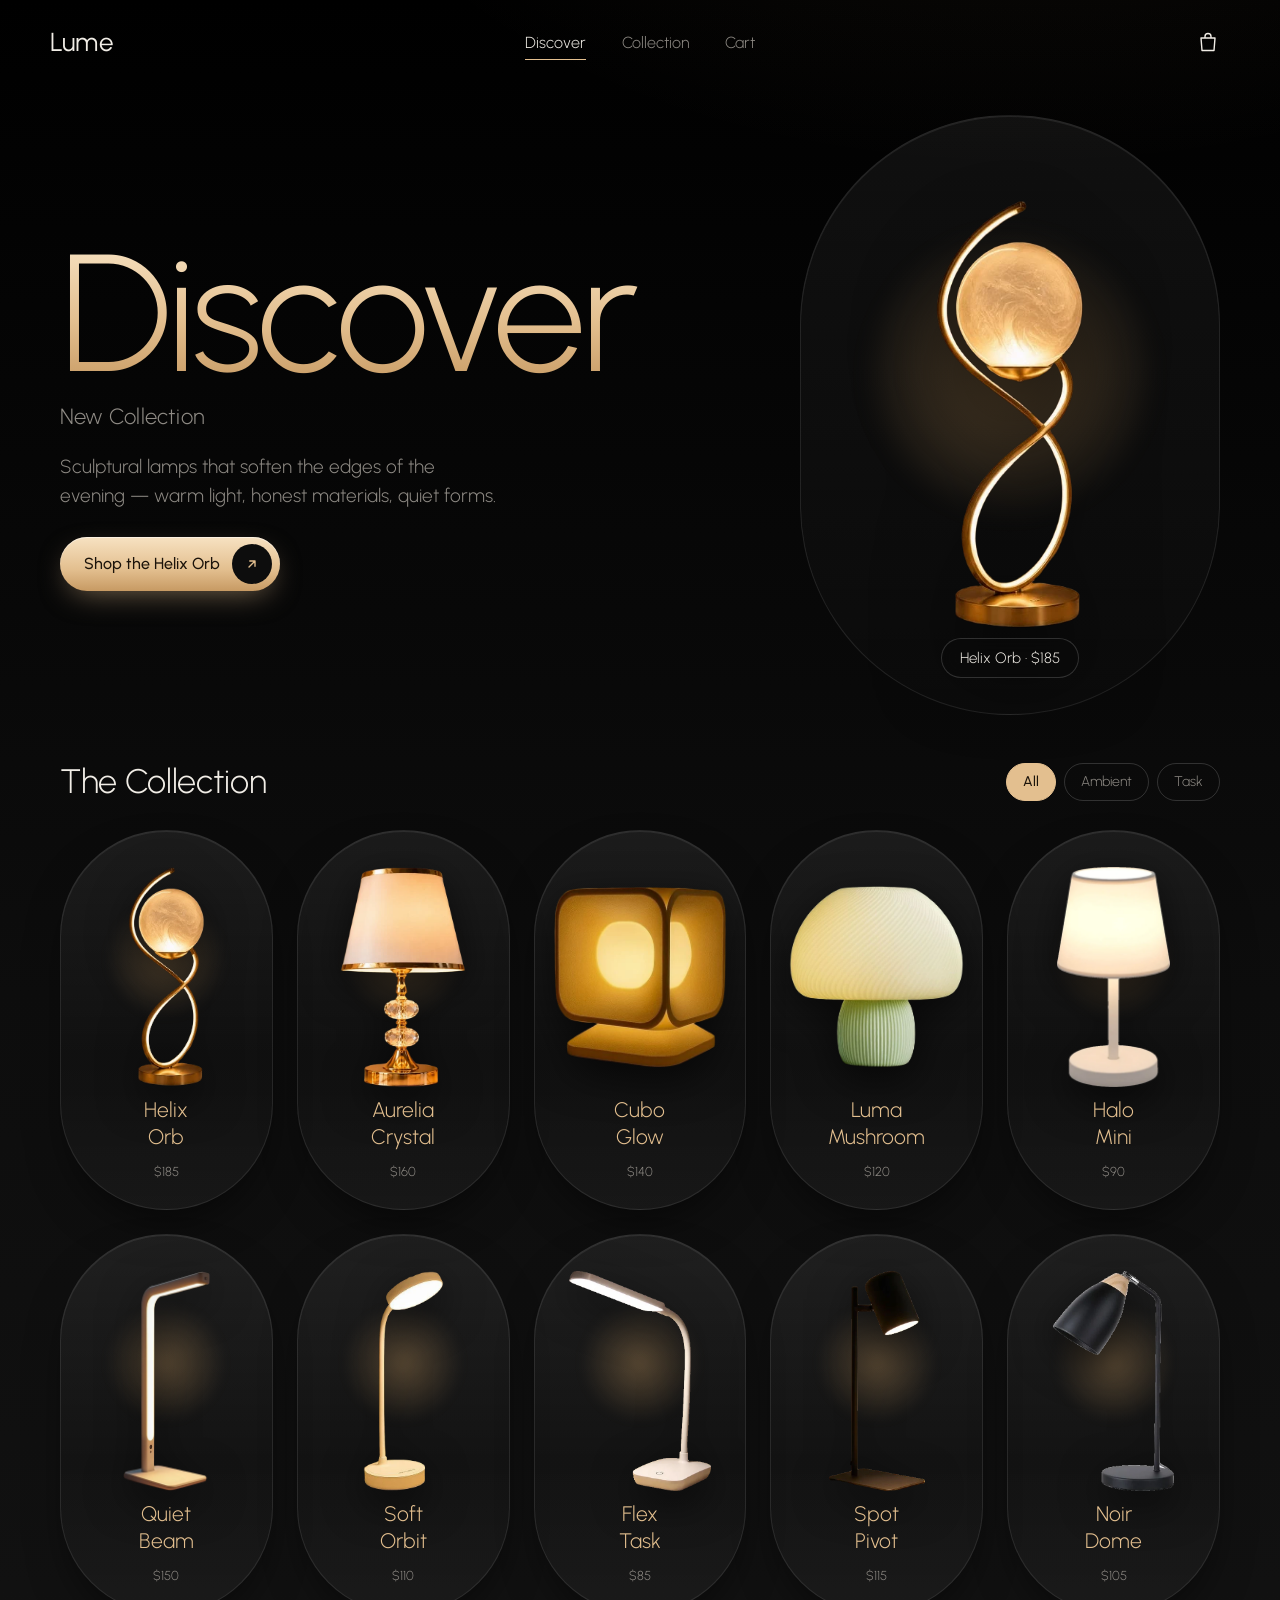
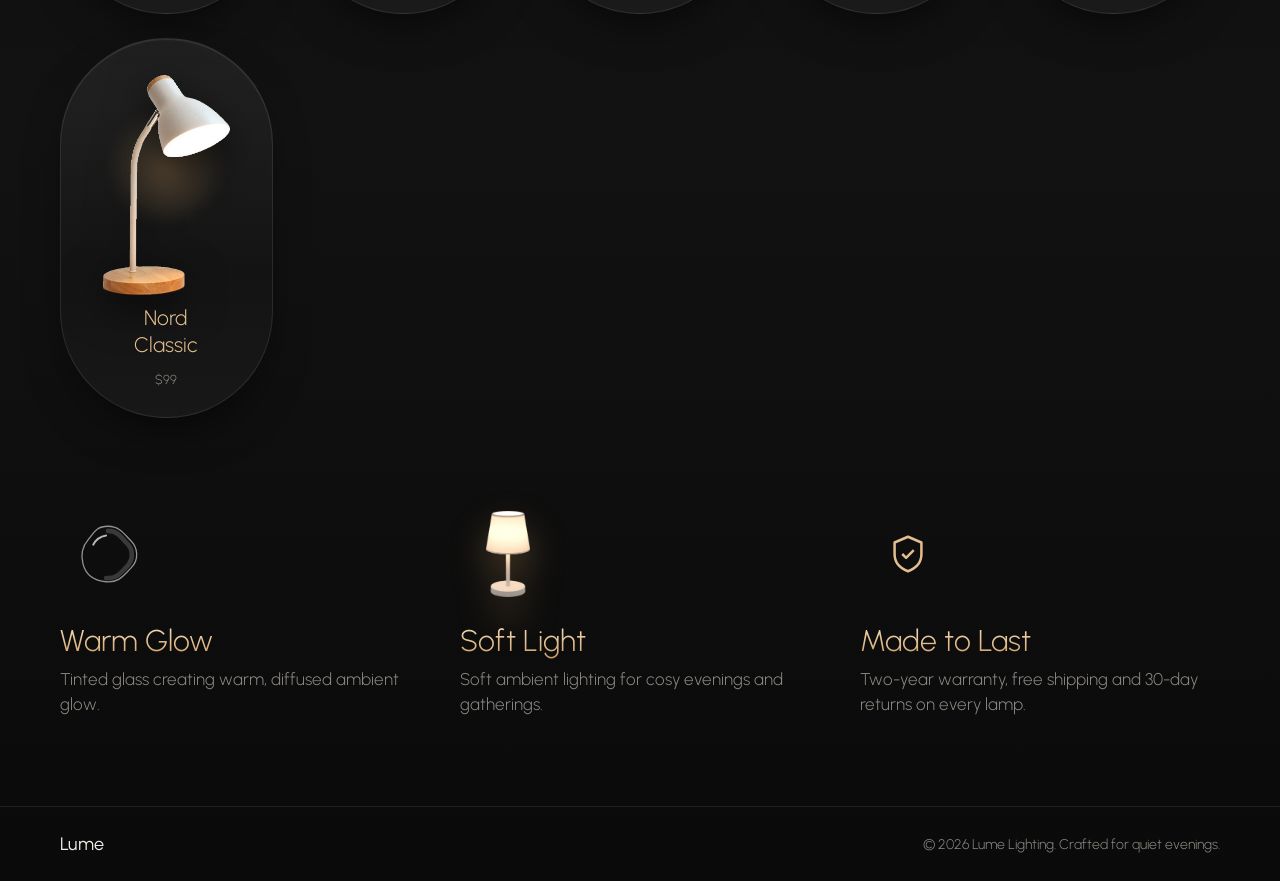
==== index.html @ ee9f713f "Build Lume lamp storefront: Discover, Product and Cart pages Responsive static site (mobile and desk" ====
<!doctype html>
<html lang="en">
<head>
  <meta charset="utf-8">
  <meta name="viewport" content="width=device-width, initial-scale=1, viewport-fit=cover">
  <title>Lume — Discover warm, sculptural lighting</title>
  <meta name="description" content="Lume — sculptural lamps for warm, quiet evenings. Free shipping and returns.">
  <meta name="theme-color" content="#0a0a0a">
  <link rel="icon" href="/favicon.svg" type="image/svg+xml">
  <link rel="preconnect" href="https://fonts.googleapis.com">
  <link rel="preconnect" href="https://fonts.gstatic.com" crossorigin>
  <link href="https://fonts.googleapis.com/css2?family=Urbanist:wght@200;300;400;500;600&display=swap" rel="stylesheet">
  <link rel="stylesheet" href="/css/styles.css">
</head>
<body data-page="home">
  <main id="main"></main>
  <script src="/js/data.js"></script>
  <script src="/js/app.js"></script>
</body>
</html>
---- css/styles.css ----
:root {
  --bg: #0a0a0a;
  --bg-2: #141414;
  --surface: rgba(255, 255, 255, 0.035);
  --line: rgba(255, 255, 255, 0.09);
  --line-2: rgba(255, 255, 255, 0.16);
  --text: #f1ede6;
  --muted: #8f8b85;
  --gold: #e3bf8f;
  --gold-hi: #f7e2c2;
  --gold-lo: #c79a63;
  --glow: rgba(255, 196, 120, 0.28);
  --radius: 22px;
  --gutter: 20px;
  --max: 1240px;
  --font: "Urbanist", system-ui, -apple-system, "Segoe UI", sans-serif;
  color-scheme: dark;
}

*, *::before, *::after { box-sizing: border-box; }
html { -webkit-text-size-adjust: 100%; scroll-behavior: smooth; }
html.no-scroll { overflow: hidden; }
body {
  margin: 0;
  min-height: 100vh;
  font-family: var(--font);
  font-weight: 300;
  color: var(--text);
  background:
    radial-gradient(1200px 700px at 80% -10%, rgba(227, 191, 143, 0.07), transparent 60%),
    linear-gradient(180deg, #000 0%, #0d0d0d 40%, #121212 70%, #0a0a0a 100%);
  background-color: var(--bg);
  overflow-x: hidden;
  -webkit-font-smoothing: antialiased;
}
img { max-width: 100%; display: block; }
a { color: inherit; text-decoration: none; }
button { font: inherit; color: inherit; background: none; border: 0; cursor: pointer; padding: 0; }
:focus-visible { outline: 2px solid var(--gold); outline-offset: 3px; border-radius: 10px; }
svg { width: 100%; height: 100%; display: block; }

.wrap { width: 100%; max-width: var(--max); margin-inline: auto; padding-inline: var(--gutter); }

.gold {
  background: linear-gradient(180deg, var(--gold-hi) 0%, var(--gold) 55%, var(--gold-lo) 100%);
  -webkit-background-clip: text;
  background-clip: text;
  color: transparent;
}
.display {
  font-weight: 300;
  font-size: clamp(64px, 19vw, 150px);
  line-height: 0.9;
  letter-spacing: -0.03em;
  margin: 0;
}
.eyebrow { color: var(--muted); font-size: 17px; margin: 8px 0 0; letter-spacing: 0.01em; }
.h2 { font-weight: 300; font-size: clamp(24px, 4vw, 34px); margin: 0; letter-spacing: -0.01em; }

/* ---------- buttons ---------- */
.btn {
  display: inline-flex; align-items: center; justify-content: center; gap: 12px;
  height: 54px; padding: 0 8px 0 24px;
  border-radius: 999px;
  font-size: 16px; font-weight: 500;
  transition: transform .2s ease, box-shadow .2s ease;
}
.btn:hover { transform: translateY(-1px); }
.btn--gold {
  color: #1b130a;
  background: linear-gradient(180deg, var(--gold-hi), var(--gold) 60%, var(--gold-lo));
  box-shadow: 0 10px 30px -10px rgba(227, 191, 143, .55), inset 0 1px 0 rgba(255,255,255,.5);
}
.btn__icon {
  width: 40px; height: 40px; border-radius: 50%;
  display: grid; place-items: center;
  background: #0d0d0d; color: var(--gold);
}
.btn__icon svg { width: 18px; height: 18px; }
.btn--wide { flex: 1; }
.icon-btn { width: 44px; height: 44px; display: grid; place-items: center; border-radius: 50%; color: var(--text); position: relative; }
.icon-btn svg { width: 24px; height: 24px; }
.icon-btn:hover { background: rgba(255,255,255,.05); }

/* ---------- header ---------- */
.topbar {
  position: sticky; top: 0; z-index: 40;
  padding-top: env(safe-area-inset-top);
  transition: background .3s ease, border-color .3s ease;
  border-bottom: 1px solid transparent;
}
.topbar.scrolled { background: rgba(8, 8, 8, .72); backdrop-filter: blur(18px); -webkit-backdrop-filter: blur(18px); border-color: var(--line); }
.topbar__inner {
  max-width: var(--max); margin: 0 auto; padding: 14px calc(var(--gutter) - 10px);
  display: grid; grid-template-columns: 44px 1fr 44px; align-items: center;
}
.brand { font-size: 22px; font-weight: 400; letter-spacing: 0.02em; justify-self: center; }
.topnav { display: none; }
.cart-btn { justify-self: end; }
.badge {
  position: absolute; left: 2px; bottom: 4px;
  min-width: 18px; height: 18px; padding: 0 5px;
  border-radius: 999px; display: grid; place-items: center;
  font-size: 11px; font-weight: 600; color: #1b130a;
  background: var(--gold); box-shadow: 0 0 0 2px #0a0a0a;
}
.badge[hidden] { display: none; }
.badge.bump { animation: bump .35s ease; }
@keyframes bump { 50% { transform: scale(1.35); } }

/* ---------- drawer ---------- */
.drawer { position: fixed; inset: 0; z-index: 60; pointer-events: none; }
.drawer__scrim { position: absolute; inset: 0; background: rgba(0,0,0,.6); opacity: 0; transition: opacity .3s; }
.drawer__panel {
  position: absolute; inset: 0 auto 0 0; width: min(360px, 86vw);
  background: linear-gradient(180deg, #111, #070707); border-right: 1px solid var(--line);
  padding: calc(18px + env(safe-area-inset-top)) 24px 28px;
  display: flex; flex-direction: column;
  transform: translateX(-100%); transition: transform .4s cubic-bezier(.2,.8,.2,1);
}
.drawer.open { pointer-events: auto; }
.drawer.open .drawer__scrim { opacity: 1; }
.drawer.open .drawer__panel { transform: none; }
.drawer__head { display: flex; justify-content: space-between; align-items: center; }
.drawer__nav { display: flex; flex-direction: column; margin-top: 48px; }
.drawer__nav a { font-size: 36px; font-weight: 300; padding: 14px 0; border-bottom: 1px solid var(--line); display: flex; align-items: baseline; gap: 16px; }
.drawer__nav a span { font-size: 13px; color: var(--gold); }
.drawer__foot { margin-top: auto; color: var(--muted); line-height: 1.6; }

/* ---------- pill card ---------- */
.pill-card {
  position: relative; flex: 0 0 auto;
  width: 172px; height: 300px;
  border-radius: 999px;
  padding: 36px 18px 30px;
  display: flex; flex-direction: column; align-items: center; justify-content: space-between;
  background: linear-gradient(180deg, rgba(255,255,255,.07) 0%, rgba(255,255,255,.015) 60%, rgba(255,255,255,.04) 100%);
  border: 1px solid var(--line);
  box-shadow: inset 0 1px 0 rgba(255,255,255,.08), 0 20px 50px -20px rgba(0,0,0,.8);
  scroll-snap-align: start;
  overflow: hidden;
  transition: transform .35s cubic-bezier(.2,.8,.2,1), border-color .3s;
}
.pill-card:hover { transform: translateY(-6px); border-color: rgba(227,191,143,.35); }
.pill-card__glow { position: absolute; top: 18%; left: 50%; width: 120px; height: 120px; transform: translateX(-50%); background: radial-gradient(circle, var(--glow), transparent 70%); filter: blur(6px); pointer-events: none; }
.pill-card img { position: relative; height: 170px; width: auto; max-width: 100%; object-fit: contain; filter: drop-shadow(0 12px 20px rgba(0,0,0,.6)); }
.pill-card__name { position: relative; text-align: center; color: var(--gold); font-size: 19px; line-height: 1.25; }
.pill-card__price { position: relative; font-size: 13px; color: var(--muted); margin-top: 4px; }

/* ---------- home ---------- */
.hero { display: grid; gap: 28px; padding-top: 28px; padding-bottom: 12px; }
.hero__lead { color: var(--muted); font-size: 17px; line-height: 1.55; max-width: 440px; margin: 22px 0 26px; }
.hero__feature { display: none; }

.collection { padding-top: 34px; }
.section-head { display: flex; flex-wrap: wrap; align-items: center; justify-content: space-between; gap: 14px; margin-bottom: 22px; }
.filters { display: flex; gap: 8px; }
.chip { height: 38px; padding: 0 16px; border-radius: 999px; border: 1px solid var(--line-2); color: var(--muted); font-size: 14px; transition: all .2s; }
.chip:hover { color: var(--text); }
.chip.active { background: var(--gold); color: #1b130a; border-color: var(--gold); font-weight: 500; }

.rail {
  display: flex; gap: 14px;
  overflow-x: auto; scroll-snap-type: x mandatory;
  margin-inline: calc(var(--gutter) * -1); padding: 6px var(--gutter) 18px;
  scrollbar-width: none;
}
.rail::-webkit-scrollbar { display: none; }

.features { display: grid; gap: 30px; padding-top: 36px; padding-bottom: 60px; }
.feature { display: grid; grid-template-columns: 96px 1fr; gap: 20px; align-items: center; }
.feature__art { width: 96px; height: 96px; display: grid; place-items: center; position: relative; }
.feature__art img { width: 86px; height: 86px; object-fit: contain; filter: drop-shadow(0 18px 18px rgba(255,190,110,.25)); }
.feature__art--svg svg { width: 74px; height: 74px; }
.feature__art--icon { color: var(--gold); }
.feature__art--icon svg { width: 46px; height: 46px; }
.feature__title { font-size: 30px; font-weight: 300; margin: 0 0 8px; display: inline-block; }
.feature p { margin: 0; color: var(--muted); font-size: 17px; line-height: 1.45; }

/* ---------- product ---------- */
.product { display: grid; gap: 10px; }
.stage { position: relative; padding-top: 8px; min-height: 640px; }
.back-link { display: inline-flex; align-items: center; gap: 4px; color: var(--muted); font-size: 15px; margin-bottom: 10px; }
.back-link svg { width: 18px; height: 18px; }
.back-link:hover { color: var(--text); }
.stage__title { position: relative; z-index: 2; display: flex; flex-direction: column; font-size: clamp(64px, 20vw, 140px); pointer-events: none; }
.stage__title span:last-child { align-self: flex-end; margin-right: 2%; }
.stage__lamp { position: relative; height: 470px; margin-top: -80px; display: grid; place-items: center; }
.stage__lamp img { position: relative; z-index: 1; max-height: 100%; width: auto; max-width: 78%; object-fit: contain; filter: drop-shadow(0 40px 40px rgba(0,0,0,.7)); animation: rise .9s cubic-bezier(.2,.8,.2,1) both; }
.stage__glow { position: absolute; width: 80%; aspect-ratio: 1; border-radius: 50%; background: radial-gradient(circle, rgba(255,196,120,.32), rgba(255,196,120,.06) 45%, transparent 70%); filter: blur(10px); animation: breathe 5s ease-in-out infinite; }
@keyframes rise { from { opacity: 0; transform: translateY(24px) scale(.97); } }
@keyframes breathe { 50% { opacity: .65; transform: scale(.94); } }

.hotspot { position: absolute; z-index: 3; left: var(--x); top: var(--y); transform: translate(-50%, -50%); }
.hotspot--left { transform: translate(-85%, -50%); }
.hotspot--right { transform: translate(-15%, -50%); }
.hotspot__btn {
  display: flex; align-items: center; gap: 8px;
  height: 48px; padding: 0 5px 0 20px;
  border-radius: 999px;
  background: rgba(10,10,10,.55); backdrop-filter: blur(12px); -webkit-backdrop-filter: blur(12px);
  border: 1px solid var(--line-2);
  font-size: 16px; white-space: nowrap;
  transition: border-color .2s;
}
.hotspot__btn:hover, .hotspot.open .hotspot__btn { border-color: rgba(227,191,143,.6); }
.hotspot__dot { width: 38px; height: 38px; border-radius: 50%; display: grid; place-items: center; color: #1b130a; background: linear-gradient(180deg, var(--gold-hi), var(--gold)); transition: transform .3s; }
.hotspot__dot svg { width: 16px; height: 16px; }
.hotspot.open .hotspot__dot { transform: rotate(90deg); }
.hotspot__pop {
  position: absolute; top: calc(100% + 10px); width: 230px;
  padding: 14px 16px; border-radius: 16px;
  background: rgba(16,16,16,.96); border: 1px solid var(--line-2); box-shadow: 0 20px 40px -10px rgba(0,0,0,.8);
  color: #d6d1c9; font-size: 14px; line-height: 1.5;
  opacity: 0; visibility: hidden; transform: translateY(-6px);
  transition: all .25s ease;
}
.hotspot--left .hotspot__pop { right: 0; }
.hotspot--right .hotspot__pop { left: 0; }
.hotspot.open { z-index: 5; }
.hotspot.open .hotspot__pop { opacity: 1; visibility: visible; transform: none; }

.buy-orb {
  position: absolute; z-index: 4; right: 0; bottom: 10px;
  width: 152px; height: 152px; border-radius: 50%;
  display: flex; flex-direction: column; align-items: center; justify-content: center; gap: 8px;
  font-size: 19px; font-weight: 500;
  background:
    radial-gradient(circle at 30% 25%, rgba(255,255,255,.22), transparent 45%),
    radial-gradient(circle at 70% 85%, rgba(227,191,143,.18), transparent 50%),
    linear-gradient(160deg, #2a2a2a, #0b0b0b 70%);
  border: 1px solid rgba(255,255,255,.14);
  box-shadow: 0 30px 60px -20px rgba(0,0,0,.9), inset 0 1px 0 rgba(255,255,255,.18);
  backdrop-filter: blur(10px); -webkit-backdrop-filter: blur(10px);
  transition: transform .3s cubic-bezier(.2,.8,.2,1);
}
.buy-orb svg { width: 28px; height: 28px; }
.buy-orb:hover { transform: scale(1.05); }
.buy-orb:active { transform: scale(.96); }

.details { padding-bottom: 30px; }
.details__name { font-size: 34px; font-weight: 300; margin: 6px 0 4px; }
.details__price { font-size: 46px; font-weight: 300; margin: 0; display: inline-block; }
.details__price small { font-size: .7em; -webkit-text-fill-color: rgba(227,191,143,.35); }
.details__tagline { font-size: 19px; line-height: 1.45; margin: 16px 0 8px; }
.details__desc { color: var(--muted); font-size: 16px; line-height: 1.65; margin: 0 0 22px; }
.specs { display: grid; grid-template-columns: 1fr 1fr; gap: 1px; margin: 0 0 26px; border: 1px solid var(--line); border-radius: 18px; overflow: hidden; background: var(--line); }
.specs div { background: #0e0e0e; padding: 14px 16px; }
.specs dt { color: var(--muted); font-size: 13px; }
.specs dd { margin: 4px 0 0; font-size: 15px; }
.purchase { display: flex; gap: 14px; align-items: center; flex-wrap: wrap; }
.assurance { display: flex; align-items: center; gap: 8px; color: var(--muted); font-size: 14px; margin: 18px 0 0; }
.assurance svg { width: 18px; height: 18px; color: var(--gold); }
.related { padding-bottom: 50px; }

/* ---------- stepper ---------- */
.stepper { display: inline-flex; align-items: center; gap: 14px; }
.stepper output { min-width: 18px; text-align: center; font-size: 17px; }
.step { width: 50px; height: 50px; border-radius: 50%; display: grid; place-items: center; background: rgba(255,255,255,.04); border: 1px solid var(--line); color: var(--muted); transition: all .2s; }
.step--light { background: rgba(255,255,255,.1); color: var(--text); }
.step:hover { border-color: var(--line-2); color: var(--text); }
.step svg { width: 20px; height: 20px; }

/* ---------- cart ---------- */
.cart { display: grid; gap: 34px; padding-top: 24px; padding-bottom: 60px; }
.cart .display { font-size: clamp(72px, 22vw, 140px); }
.cart [data-items] { margin-top: 36px; display: grid; gap: 22px; }
.line { position: relative; display: grid; grid-template-columns: 136px 1fr; gap: 26px; align-items: center; animation: rise .5s ease both; }
.line__thumb {
  width: 136px; height: 230px; border-radius: 999px;
  display: grid; place-items: center; padding: 28px 18px;
  background: linear-gradient(180deg, rgba(255,255,255,.07), rgba(255,255,255,.015));
  border: 1px solid var(--line);
  box-shadow: inset 0 1px 0 rgba(255,255,255,.07);
}
.line__thumb { overflow: hidden; }
.line__thumb img { width: 100%; height: 100%; object-fit: contain; }
.line__name { font-size: 20px; color: #d8d3cb; }
.line__price { font-size: 32px; margin: 8px 0 16px; display: inline-block; }
.line__body { display: flex; flex-direction: column; align-items: flex-start; }
.line__remove { position: absolute; top: 0; right: -8px; color: var(--muted); }
.line__remove:hover { color: var(--text); }

.cart__summary {
  align-self: start;
  padding: 26px 22px 22px;
  border-radius: 28px;
  background: linear-gradient(180deg, rgba(255,255,255,.04), rgba(255,255,255,.01));
  border: 1px solid var(--line);
}
.summary__title { font-size: 20px; font-weight: 400; margin: 0 0 14px; }
.summary__rows { margin: 0; padding-bottom: 16px; border-bottom: 1px solid var(--line); }
.summary__rows div { display: flex; justify-content: space-between; padding: 6px 0; color: var(--muted); }
.summary__rows dd { margin: 0; color: var(--text); }
.summary__total { display: flex; justify-content: space-between; align-items: flex-end; gap: 12px; margin: 22px 0 22px; }
.summary__ship { margin: 0; font-size: 18px; color: #d8d3cb; line-height: 1.35; }
.summary__amount { margin: 0; font-size: clamp(44px, 12vw, 58px); letter-spacing: -0.02em; line-height: 1; }
.summary__amount span { -webkit-text-fill-color: rgba(227,191,143,.32); }
.summary__hint { text-align: center; color: var(--muted); font-size: 13px; margin: 12px 0 0; }

.swipe {
  --p: 0;
  position: relative; height: 80px; border-radius: 999px;
  border: 1px solid var(--line-2);
  background: linear-gradient(90deg, rgba(227,191,143, calc(var(--p) * .25)), rgba(255,255,255,.02));
  display: flex; align-items: center; justify-content: center;
  user-select: none; -webkit-user-select: none; touch-action: pan-y;
  overflow: hidden;
}
.swipe__knob {
  position: absolute; left: 6px; top: 6px;
  width: 100px; height: 66px; border-radius: 999px;
  display: grid; place-items: center;
  color: #1b130a;
  background: linear-gradient(180deg, #f2d7b2, var(--gold));
  box-shadow: 0 10px 24px -8px rgba(227,191,143,.6);
  touch-action: none; cursor: grab;
  transition: transform .35s cubic-bezier(.2,.8,.2,1);
  z-index: 2;
}
.swipe.dragging .swipe__knob { transition: none; cursor: grabbing; }
.swipe__knob svg { width: 24px; height: 24px; }
.swipe__label { font-size: 18px; font-weight: 400; opacity: calc(1 - var(--p)); }
.swipe__chev { position: absolute; right: 26px; width: 40px; height: 16px; color: var(--text); opacity: calc(.8 - var(--p)); animation: nudge 1.6s ease-in-out infinite; }
@keyframes nudge { 50% { transform: translateX(5px); } }
.swipe.done { border-color: var(--gold); }

.empty { text-align: center; padding: 30px 0; display: grid; justify-items: center; gap: 10px; }
.empty img { width: 150px; opacity: .9; filter: drop-shadow(0 20px 30px rgba(255,190,110,.25)); }
.empty p { color: var(--muted); font-size: 17px; max-width: 320px; margin: 10px 0 14px; }

/* ---------- toast & modal ---------- */
.toast {
  position: fixed; left: 50%; bottom: calc(20px + env(safe-area-inset-bottom)); z-index: 80;
  display: flex; align-items: center; gap: 10px;
  padding: 12px 14px 12px 16px; border-radius: 999px;
  background: rgba(20,20,20,.94); border: 1px solid var(--line-2);
  backdrop-filter: blur(14px); -webkit-backdrop-filter: blur(14px);
  font-size: 15px; white-space: nowrap;
  transform: translate(-50%, 140%); opacity: 0;
  transition: all .4s cubic-bezier(.2,.8,.2,1);
}
.toast.show { transform: translate(-50%, 0); opacity: 1; }
.toast svg { width: 20px; height: 20px; color: var(--gold); flex: 0 0 auto; }
.toast a { color: #1b130a; background: var(--gold); padding: 6px 12px; border-radius: 999px; font-weight: 500; font-size: 14px; }

.modal { position: fixed; inset: 0; z-index: 90; display: grid; place-items: center; padding: var(--gutter); background: rgba(0,0,0,.7); backdrop-filter: blur(8px); opacity: 0; transition: opacity .3s; }
.modal.show { opacity: 1; }
.modal__card { max-width: 400px; text-align: center; padding: 36px 26px 28px; border-radius: 30px; background: linear-gradient(180deg, #171717, #0b0b0b); border: 1px solid var(--line-2); display: grid; justify-items: center; gap: 6px; }
.modal__check { width: 70px; height: 70px; border-radius: 50%; display: grid; place-items: center; color: #1b130a; background: linear-gradient(180deg, var(--gold-hi), var(--gold)); box-shadow: 0 0 50px var(--glow); }
.modal__check svg { width: 32px; height: 32px; }
.modal__card h2 { font-size: 34px; font-weight: 300; margin: 16px 0 0; }
.modal__card p { color: var(--muted); line-height: 1.55; margin: 6px 0 20px; }
.modal__card strong { color: var(--text); font-weight: 500; }

.site-footer { border-top: 1px solid var(--line); padding: 26px 0 calc(26px + env(safe-area-inset-bottom)); color: var(--muted); font-size: 14px; }
.site-footer .wrap { display: flex; flex-wrap: wrap; gap: 10px; justify-content: space-between; align-items: center; }
.site-footer .brand { color: var(--text); font-size: 18px; }

/* ---------- small phones ---------- */
@media (max-width: 380px) {
  .pill-card { width: 150px; height: 270px; }
  .pill-card img { height: 150px; }
  .line { grid-template-columns: 110px 1fr; gap: 18px; }
  .line__thumb { width: 110px; height: 190px; }
  .buy-orb { width: 124px; height: 124px; }
  .hotspot__btn { font-size: 14px; height: 42px; padding-left: 14px; }
  .hotspot__dot { width: 32px; height: 32px; }
}

/* ---------- tablet & desktop ---------- */
@media (min-width: 900px) {
  :root { --gutter: 40px; }
  .topbar__inner { grid-template-columns: 1fr auto 1fr; padding-block: 20px; }
  .topbar__inner [data-open-menu] { display: none; }
  .brand { justify-self: start; font-size: 26px; grid-column: 1; grid-row: 1; }
  .topnav { display: flex; gap: 36px; grid-column: 2; grid-row: 1; }
  .topnav a { color: var(--muted); font-size: 16px; position: relative; padding: 6px 0; transition: color .2s; }
  .topnav a:hover, .topnav a[aria-current="page"] { color: var(--text); }
  .topnav a[aria-current="page"]::after { content: ""; position: absolute; left: 0; right: 0; bottom: -2px; height: 1px; background: var(--gold); }
  .cart-btn { grid-column: 3; grid-row: 1; }

  .hero { grid-template-columns: 1.1fr 1fr; align-items: center; min-height: 620px; padding-top: 30px; }
  .hero .display { font-size: clamp(120px, 13vw, 190px); }
  .hero .eyebrow { font-size: 22px; margin-top: 14px; }
  .hero__lead { font-size: 19px; }
  .hero__feature { display: grid; place-items: center; position: relative; height: 600px; border-radius: 300px; border: 1px solid var(--line); background: linear-gradient(180deg, rgba(255,255,255,.06), rgba(255,255,255,.01)); max-width: 420px; justify-self: end; width: 100%; box-shadow: inset 0 1px 0 rgba(255,255,255,.08); transition: border-color .3s; }
  .hero__feature:hover { border-color: rgba(227,191,143,.35); }
  .hero__feature img { position: relative; height: 72%; width: auto; filter: drop-shadow(0 40px 40px rgba(0,0,0,.7)); animation: rise 1s cubic-bezier(.2,.8,.2,1) both; }
  .hero__halo { position: absolute; top: 18%; width: 300px; height: 300px; border-radius: 50%; background: radial-gradient(circle, rgba(255,196,120,.35), transparent 70%); filter: blur(10px); animation: breathe 5s ease-in-out infinite; }
  .hero__tag { position: absolute; bottom: 36px; padding: 10px 18px; border-radius: 999px; border: 1px solid var(--line-2); background: rgba(10,10,10,.6); backdrop-filter: blur(10px); font-size: 15px; }

  .rail { flex-wrap: wrap; overflow: visible; margin: 0; padding: 6px 0 18px; gap: 24px; }
  .collection .rail { display: grid; grid-template-columns: repeat(auto-fill, minmax(200px, 1fr)); justify-items: center; }
  .pill-card { width: 100%; max-width: 230px; height: 380px; }
  .pill-card img { height: 220px; }
  .pill-card__name { font-size: 21px; }

  .features { grid-template-columns: repeat(3, 1fr); gap: 40px; padding-top: 70px; padding-bottom: 90px; }
  .feature { grid-template-columns: 1fr; }

  .product { grid-template-columns: 1.25fr 1fr; gap: 60px; align-items: start; padding-top: 10px; }
  .stage { min-height: 760px; position: sticky; top: 90px; }
  .stage__title { font-size: clamp(110px, 10vw, 160px); }
  .stage__lamp { height: 620px; margin-top: -120px; }
  .buy-orb { width: 170px; height: 170px; right: 4%; bottom: 30px; }
  .details { padding-top: 120px; }
  .details__name { font-size: 44px; }
  .details__price { font-size: 60px; }
  .related .rail { display: grid; grid-template-columns: repeat(auto-fill, minmax(200px, 1fr)); justify-items: center; }

  .cart { grid-template-columns: 1.4fr 1fr; gap: 70px; padding-top: 40px; }
  .cart [data-items] { grid-template-columns: 1fr 1fr; gap: 36px 30px; }
  .line { grid-template-columns: 140px 1fr; }
  .cart__summary { position: sticky; top: 110px; margin-top: 60px; padding: 32px 28px 26px; }
}

@media (min-width: 1200px) {
  .cart [data-items] { grid-template-columns: 1fr 1fr; }
}

@media (prefers-reduced-motion: reduce) {
  *, *::before, *::after { animation: none !important; transition: none !important; }
  html { scroll-behavior: auto; }
}
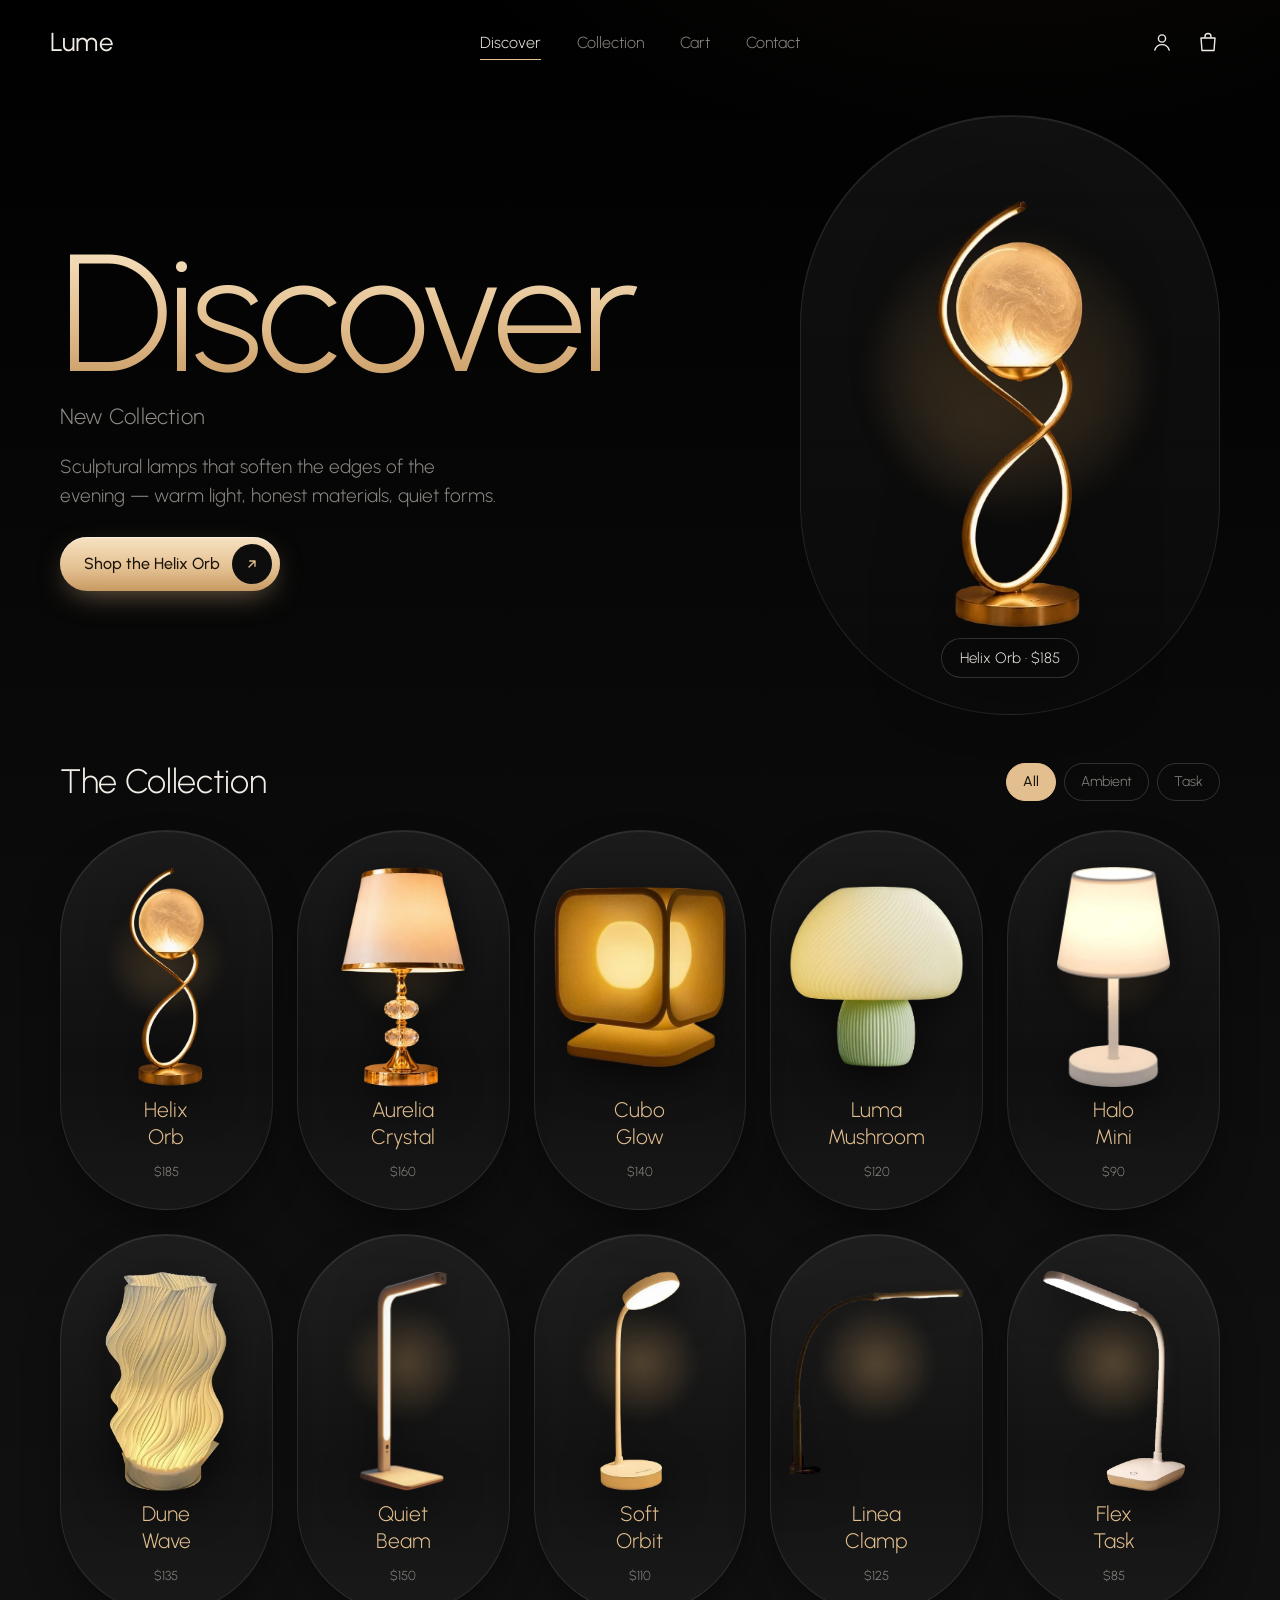
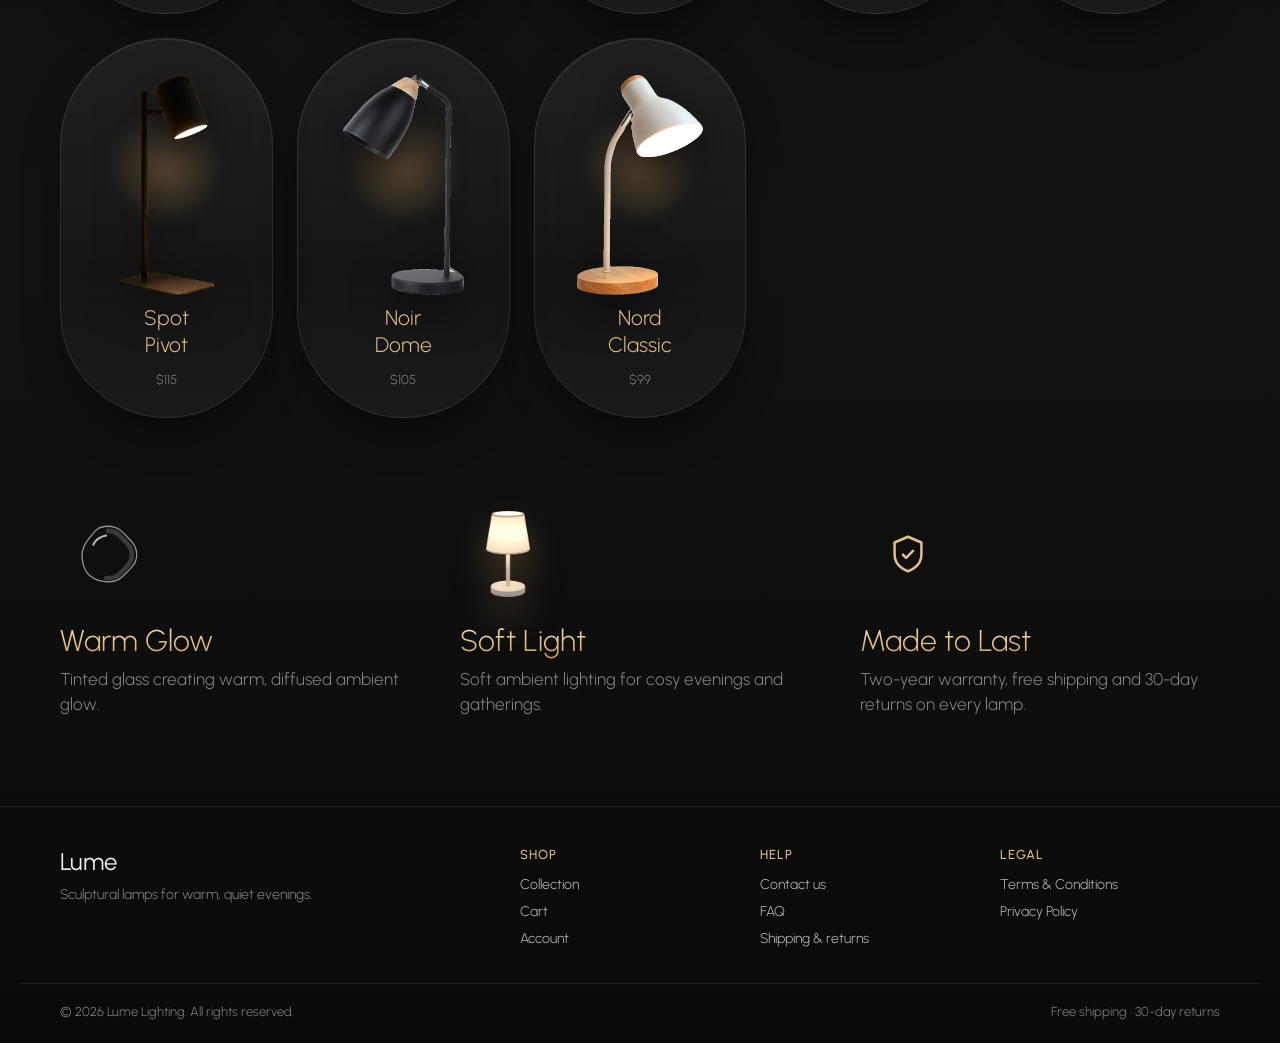
==== commit 70e6208f: "Add Dune Wave and Linea Clamp lamps, contact, legal and account pages - Background-removed cutouts f" ====
--- a/index.html
+++ b/index.html
@@ -14,7 +14,10 @@
 </head>
 <body data-page="home">
   <main id="main"></main>
+  <script src="/js/config.js"></script>
   <script src="/js/data.js"></script>
+  <script src="/js/auth.js"></script>
+  <script src="/js/pages.js"></script>
   <script src="/js/app.js"></script>
 </body>
 </html>
--- a/css/styles.css
+++ b/css/styles.css
@@ -92,11 +92,12 @@
 .topbar.scrolled { background: rgba(8, 8, 8, .72); backdrop-filter: blur(18px); -webkit-backdrop-filter: blur(18px); border-color: var(--line); }
 .topbar__inner {
   max-width: var(--max); margin: 0 auto; padding: 14px calc(var(--gutter) - 10px);
-  display: grid; grid-template-columns: 44px 1fr 44px; align-items: center;
-}
+  display: grid; grid-template-columns: 1fr auto 1fr; align-items: center;
+}
+.topbar__inner [data-open-menu] { justify-self: start; }
+.topbar__actions { justify-self: end; display: flex; align-items: center; gap: 2px; }
 .brand { font-size: 22px; font-weight: 400; letter-spacing: 0.02em; justify-self: center; }
 .topnav { display: none; }
-.cart-btn { justify-self: end; }
 .badge {
   position: absolute; left: 2px; bottom: 4px;
   min-width: 18px; height: 18px; padding: 0 5px;
@@ -353,9 +354,16 @@
 .modal__card p { color: var(--muted); line-height: 1.55; margin: 6px 0 20px; }
 .modal__card strong { color: var(--text); font-weight: 500; }
 
-.site-footer { border-top: 1px solid var(--line); padding: 26px 0 calc(26px + env(safe-area-inset-bottom)); color: var(--muted); font-size: 14px; }
-.site-footer .wrap { display: flex; flex-wrap: wrap; gap: 10px; justify-content: space-between; align-items: center; }
-.site-footer .brand { color: var(--text); font-size: 18px; }
+.site-footer { border-top: 1px solid var(--line); padding: 40px 0 calc(24px + env(safe-area-inset-bottom)); color: var(--muted); font-size: 14px; }
+.footer__grid { display: grid; grid-template-columns: 1fr 1fr; gap: 30px 20px; }
+.footer__brand { grid-column: 1 / -1; }
+.footer__brand .brand { color: var(--text); font-size: 24px; }
+.footer__brand p { margin: 8px 0 0; max-width: 260px; line-height: 1.5; }
+.footer__col { display: flex; flex-direction: column; gap: 10px; }
+.footer__col h4 { margin: 0 0 4px; color: var(--gold); font-weight: 500; font-size: 13px; letter-spacing: .08em; text-transform: uppercase; }
+.footer__col a { color: #c9c4bc; transition: color .2s; }
+.footer__col a:hover { color: var(--text); }
+.footer__base { display: flex; flex-wrap: wrap; gap: 8px 20px; justify-content: space-between; margin-top: 36px; padding-top: 20px; border-top: 1px solid var(--line); font-size: 13px; }
 
 /* ---------- small phones ---------- */
 @media (max-width: 380px) {
@@ -378,7 +386,7 @@
   .topnav a { color: var(--muted); font-size: 16px; position: relative; padding: 6px 0; transition: color .2s; }
   .topnav a:hover, .topnav a[aria-current="page"] { color: var(--text); }
   .topnav a[aria-current="page"]::after { content: ""; position: absolute; left: 0; right: 0; bottom: -2px; height: 1px; background: var(--gold); }
-  .cart-btn { grid-column: 3; grid-row: 1; }
+  .topbar__actions { grid-column: 3; grid-row: 1; }
 
   .hero { grid-template-columns: 1.1fr 1fr; align-items: center; min-height: 620px; padding-top: 30px; }
   .hero .display { font-size: clamp(120px, 13vw, 190px); }
@@ -419,6 +427,149 @@
   .cart [data-items] { grid-template-columns: 1fr 1fr; }
 }
 
+/* ---------- shared bits ---------- */
+.avatar { width: 32px; height: 32px; border-radius: 50%; display: grid; place-items: center; font-size: 12px; font-weight: 600; color: #1b130a; background: linear-gradient(180deg, var(--gold-hi), var(--gold)); }
+.avatar--lg { width: 72px; height: 72px; font-size: 24px; flex: 0 0 auto; }
+.btn--ghost { padding: 0 24px; border: 1px solid var(--line-2); color: var(--text); background: rgba(255,255,255,.03); }
+.btn--ghost:hover { border-color: rgba(227,191,143,.5); }
+.drawer__auth { display: grid; grid-template-columns: 1fr 1fr; gap: 10px; margin-top: 28px; }
+.drawer__auth .btn { padding: 0 16px; height: 50px; }
+.drawer__auth .btn:only-child { grid-column: 1 / -1; }
+.drawer__foot a { color: var(--text); }
+.muted { color: var(--muted); }
+.link { color: var(--gold); font-size: 14px; }
+.link:hover { text-decoration: underline; }
+.card { border-radius: 28px; padding: 26px 22px; background: linear-gradient(180deg, rgba(255,255,255,.045), rgba(255,255,255,.01)); border: 1px solid var(--line); }
+.display--md { font-size: clamp(52px, 13vw, 110px); line-height: .95; }
+.page-hero { padding-top: 28px; padding-bottom: 28px; }
+
+/* ---------- forms ---------- */
+.form { display: grid; gap: 16px; }
+.form__title { font-size: 22px; font-weight: 400; margin: 0 0 4px; }
+.form__row { display: grid; gap: 16px; }
+.field { display: grid; gap: 8px; font-size: 14px; color: #c9c4bc; }
+.field input, .field textarea, .field select {
+  width: 100%; font: inherit; font-size: 16px; color: var(--text);
+  padding: 15px 18px; border-radius: 16px;
+  background: rgba(255,255,255,.035); border: 1px solid var(--line-2);
+  transition: border-color .2s, background .2s;
+}
+.field textarea { resize: vertical; min-height: 130px; }
+.field select { appearance: none; background-image: linear-gradient(45deg, transparent 50%, var(--muted) 50%), linear-gradient(135deg, var(--muted) 50%, transparent 50%); background-position: calc(100% - 22px) 52%, calc(100% - 16px) 52%; background-size: 6px 6px; background-repeat: no-repeat; }
+.field select option { background: #141414; }
+.field input:focus, .field textarea:focus, .field select:focus { outline: none; border-color: var(--gold); background: rgba(255,255,255,.06); }
+.field [aria-invalid] { border-color: #e07a6b; }
+.field__err { font-style: normal; color: #f0a091; font-size: 13px; min-height: 0; }
+.field__err:empty { display: none; }
+.field__wrap { position: relative; display: block; }
+.field__wrap input { padding-right: 54px; }
+.field__toggle { position: absolute; right: 8px; top: 50%; transform: translateY(-50%); width: 40px; height: 40px; display: grid; place-items: center; color: var(--muted); border-radius: 50%; }
+.field__toggle svg { width: 20px; height: 20px; }
+.field__toggle.on { color: var(--gold); }
+.check { grid-template-columns: 22px 1fr; align-items: start; gap: 12px; line-height: 1.5; }
+.check input { width: 20px; height: 20px; padding: 0; margin: 1px 0 0; accent-color: var(--gold); }
+.check a { color: var(--gold); }
+.check .field__err { grid-column: 2; }
+.form__status { margin: 0; font-size: 14px; color: var(--muted); line-height: 1.5; }
+.form__status:empty { display: none; }
+.form__status.is-ok { color: #cfe3b8; }
+.form__status.is-err { color: #f0a091; }
+.form__status a { color: var(--gold); }
+.form .btn[disabled] { opacity: .6; pointer-events: none; }
+.meter { display: grid; grid-template-columns: repeat(4, 1fr); gap: 6px; margin-top: -6px; }
+.meter span { height: 4px; border-radius: 4px; background: rgba(255,255,255,.08); transition: background .25s; }
+.meter span.on.s1 { background: #e07a6b; }
+.meter span.on.s2 { background: #e0a96b; }
+.meter span.on.s3 { background: var(--gold); }
+.meter span.on.s4 { background: #b8d99a; }
+.meter__hint { margin: -8px 0 0; font-size: 13px; color: var(--muted); }
+
+/* ---------- contact ---------- */
+.contact { display: grid; gap: 24px; padding-bottom: 40px; }
+.contact__info { display: grid; gap: 12px; align-content: start; }
+.info-card { display: flex; gap: 16px; align-items: center; padding: 18px 20px; border-radius: 22px; border: 1px solid var(--line); background: rgba(255,255,255,.025); }
+.info-card__icon { width: 48px; height: 48px; flex: 0 0 auto; border-radius: 50%; display: grid; place-items: center; color: var(--gold); background: rgba(227,191,143,.1); }
+.info-card__icon svg { width: 22px; height: 22px; }
+.info-card__label { margin: 0; font-size: 13px; color: var(--muted); }
+.info-card__value { margin: 3px 0 0; font-size: 16px; line-height: 1.45; }
+.info-card__value a:hover { color: var(--gold); }
+.faq { padding-top: 30px; padding-bottom: 70px; }
+.faq__list { margin-top: 20px; border-top: 1px solid var(--line); }
+.faq__item { border-bottom: 1px solid var(--line); }
+.faq__item summary { list-style: none; cursor: pointer; display: flex; justify-content: space-between; align-items: center; gap: 16px; padding: 22px 0; font-size: 18px; }
+.faq__item summary::-webkit-details-marker { display: none; }
+.faq__icon { width: 34px; height: 34px; flex: 0 0 auto; border-radius: 50%; display: grid; place-items: center; border: 1px solid var(--line-2); color: var(--gold); transition: transform .3s; }
+.faq__icon svg { width: 16px; height: 16px; }
+.faq__item[open] .faq__icon { transform: rotate(45deg); }
+.faq__item p { margin: -6px 0 22px; color: var(--muted); line-height: 1.65; max-width: 720px; }
+
+/* ---------- legal ---------- */
+.legal { display: grid; gap: 30px; padding-bottom: 70px; }
+.legal__toc { display: none; }
+.legal__intro { font-size: 19px; line-height: 1.6; margin: 0 0 10px; color: #d8d3cb; }
+.legal__body section { padding-top: 26px; scroll-margin-top: 100px; }
+.legal__body h2 { font-weight: 400; font-size: 24px; margin: 0 0 12px; display: flex; gap: 14px; align-items: baseline; }
+.legal__body h2 span { font-size: 13px; color: var(--gold); }
+.legal__body p, .legal__body li { color: var(--muted); line-height: 1.75; font-size: 16px; }
+.legal__body p { margin: 0 0 12px; }
+.legal__body ul { margin: 0 0 12px; padding-left: 20px; }
+.legal__body li { margin-bottom: 6px; }
+.legal__body strong { color: var(--text); font-weight: 500; }
+.legal__body a { color: var(--gold); }
+
+/* ---------- auth ---------- */
+.auth { display: grid; gap: 30px; padding-top: 10px; padding-bottom: 60px; }
+.auth__visual { display: none; }
+.auth__panel { max-width: 460px; width: 100%; margin-inline: auto; }
+.auth__form { margin-top: 28px; }
+.auth__row { display: flex; justify-content: flex-end; margin-top: -6px; }
+.auth__switch { text-align: center; color: var(--muted); margin: 6px 0 0; font-size: 15px; }
+.auth__switch a { color: var(--gold); }
+.auth__demo { margin: 22px 0 0; padding: 12px 16px; border-radius: 14px; border: 1px dashed var(--line-2); color: var(--muted); font-size: 13px; text-align: center; }
+
+/* ---------- account ---------- */
+.account__hero { display: flex; align-items: center; gap: 20px; }
+.account__hero .display { font-size: clamp(44px, 10vw, 90px); }
+.account__hero .eyebrow { word-break: break-all; }
+.account { display: grid; gap: 20px; padding-bottom: 70px; }
+.account__orders .btn { margin-top: 16px; }
+.orders { list-style: none; margin: 10px 0 0; padding: 0; }
+.orders li { display: flex; justify-content: space-between; align-items: center; gap: 12px; padding: 16px 0; border-bottom: 1px solid var(--line); }
+.orders li:last-child { border-bottom: 0; }
+.orders li div { display: grid; gap: 4px; }
+.orders li span:not(.gold) { color: var(--muted); font-size: 14px; }
+.orders .gold { font-size: 22px; }
+.account__side { display: grid; gap: 4px; align-content: start; }
+.account__side .summary__rows dd { word-break: break-all; text-align: right; }
+.link-row { display: flex; justify-content: space-between; padding: 14px 0; border-bottom: 1px solid var(--line); }
+.link-row::after { content: "›"; color: var(--gold); }
+.account__side .btn { margin-top: 18px; }
+
+@media (min-width: 700px) {
+  .form__row { grid-template-columns: 1fr 1fr; }
+}
+@media (min-width: 900px) {
+  .footer__grid { grid-template-columns: 2fr 1fr 1fr 1fr; }
+  .footer__brand { grid-column: auto; }
+  .page-hero { padding-top: 50px; padding-bottom: 40px; }
+  .contact { grid-template-columns: 1fr 1.4fr; gap: 40px; }
+  .card { padding: 34px 32px; }
+  .legal { grid-template-columns: 260px 1fr; gap: 70px; }
+  .legal__toc { display: flex; flex-direction: column; gap: 2px; position: sticky; top: 110px; align-self: start; }
+  .legal__toc p { margin: 0 0 10px; color: var(--gold); font-size: 13px; letter-spacing: .08em; text-transform: uppercase; }
+  .legal__toc a { display: flex; gap: 12px; padding: 8px 0; color: var(--muted); font-size: 15px; transition: color .2s; }
+  .legal__toc a span { color: rgba(227,191,143,.6); font-size: 12px; padding-top: 2px; }
+  .legal__toc a:hover { color: var(--text); }
+  .legal__body { max-width: 760px; }
+  .auth { grid-template-columns: 1fr 1fr; gap: 70px; align-items: center; min-height: calc(100vh - 220px); padding-top: 20px; }
+  .auth__visual { display: grid; place-items: center; position: relative; height: 640px; border-radius: 320px; border: 1px solid var(--line); background: linear-gradient(180deg, rgba(255,255,255,.06), rgba(255,255,255,.01)); max-width: 440px; width: 100%; justify-self: center; overflow: hidden; }
+  .auth__visual img { position: relative; height: 62%; width: auto; filter: drop-shadow(0 40px 40px rgba(0,0,0,.7)); animation: rise 1s cubic-bezier(.2,.8,.2,1) both; }
+  .auth__halo { position: absolute; top: 14%; width: 300px; height: 300px; border-radius: 50%; background: radial-gradient(circle, rgba(255,196,120,.35), transparent 70%); filter: blur(10px); animation: breathe 5s ease-in-out infinite; }
+  .auth__quote { position: absolute; bottom: 44px; margin: 0; text-align: center; font-size: 20px; line-height: 1.35; color: #d8d3cb; }
+  .auth__panel { margin: 0; }
+  .account { grid-template-columns: 1.6fr 1fr; gap: 30px; }
+}
+
 @media (prefers-reduced-motion: reduce) {
   *, *::before, *::after { animation: none !important; transition: none !important; }
   html { scroll-behavior: auto; }
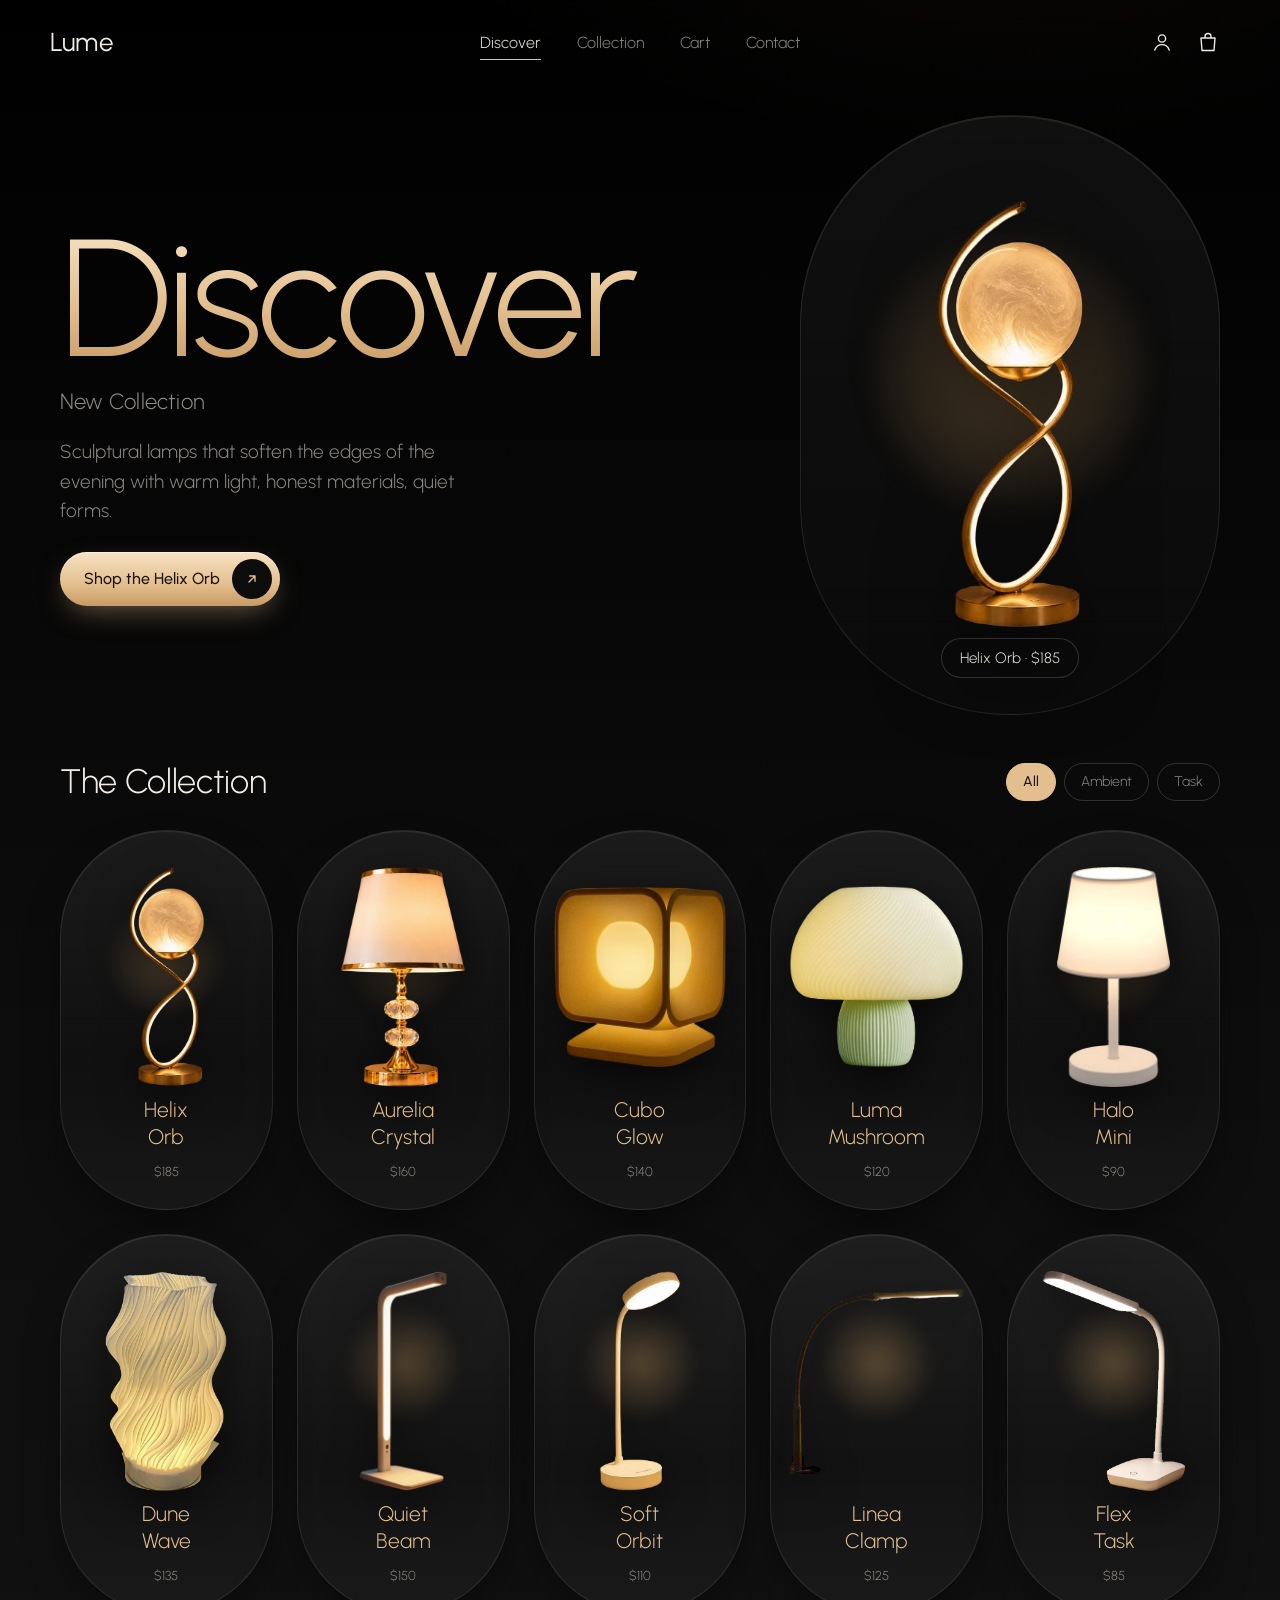
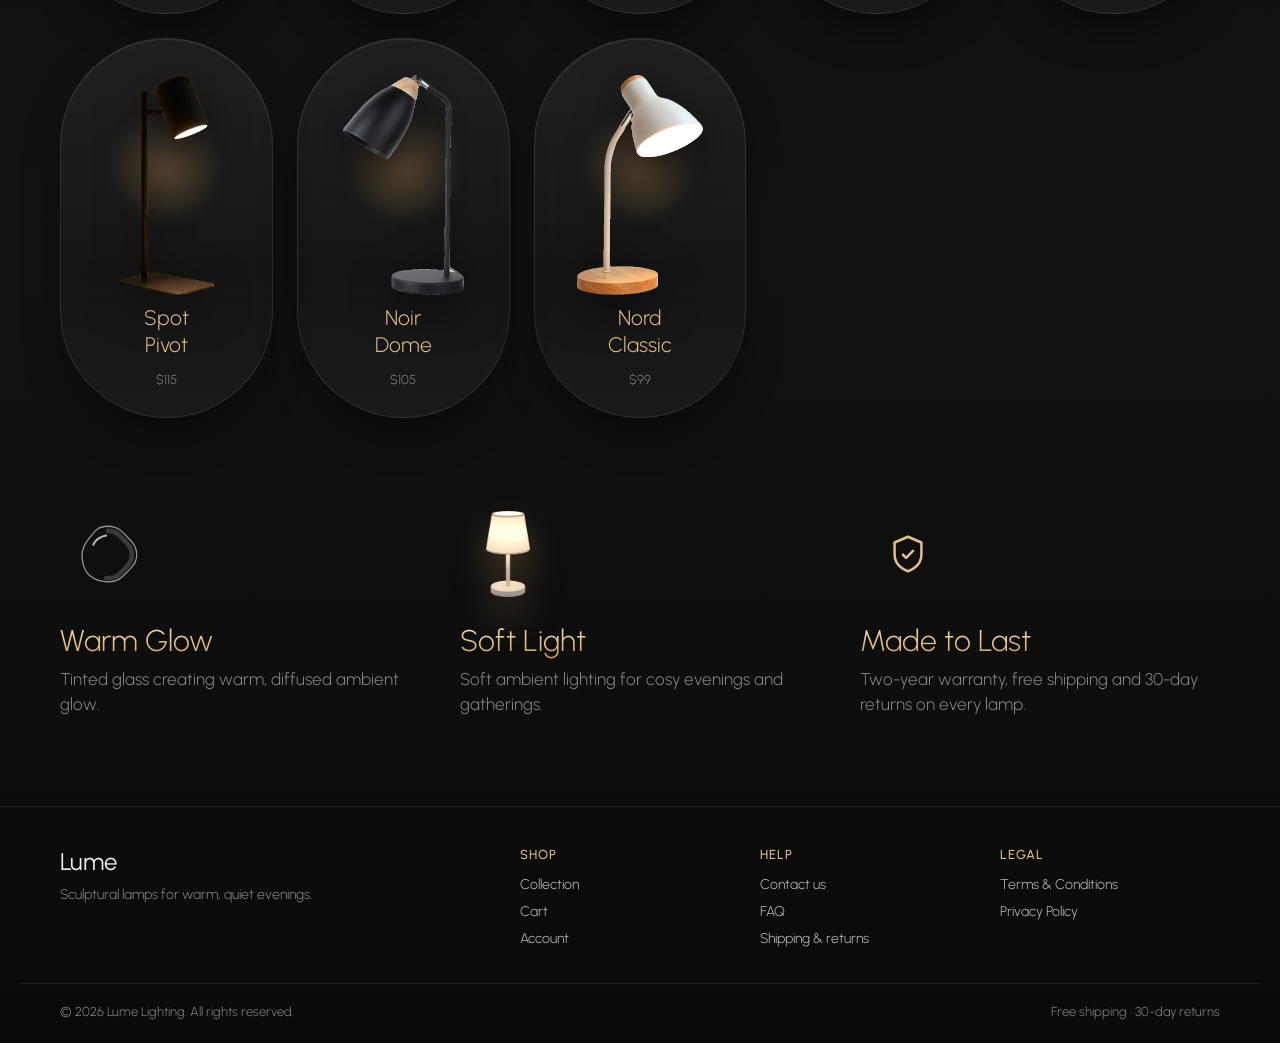
==== commit f184ca63: "Remove all em dashes from site copy Co-Authored-By: Claude Opus 5.5 <noreply@anthropic.com> Claude-S" ====
--- a/index.html
+++ b/index.html
@@ -3,8 +3,8 @@
 <head>
   <meta charset="utf-8">
   <meta name="viewport" content="width=device-width, initial-scale=1, viewport-fit=cover">
-  <title>Lume — Discover warm, sculptural lighting</title>
-  <meta name="description" content="Lume — sculptural lamps for warm, quiet evenings. Free shipping and returns.">
+  <title>Lume | Discover warm, sculptural lighting</title>
+  <meta name="description" content="Lume: sculptural lamps for warm, quiet evenings. Free shipping and returns.">
   <meta name="theme-color" content="#0a0a0a">
   <link rel="icon" href="/favicon.svg" type="image/svg+xml">
   <link rel="preconnect" href="https://fonts.googleapis.com">
